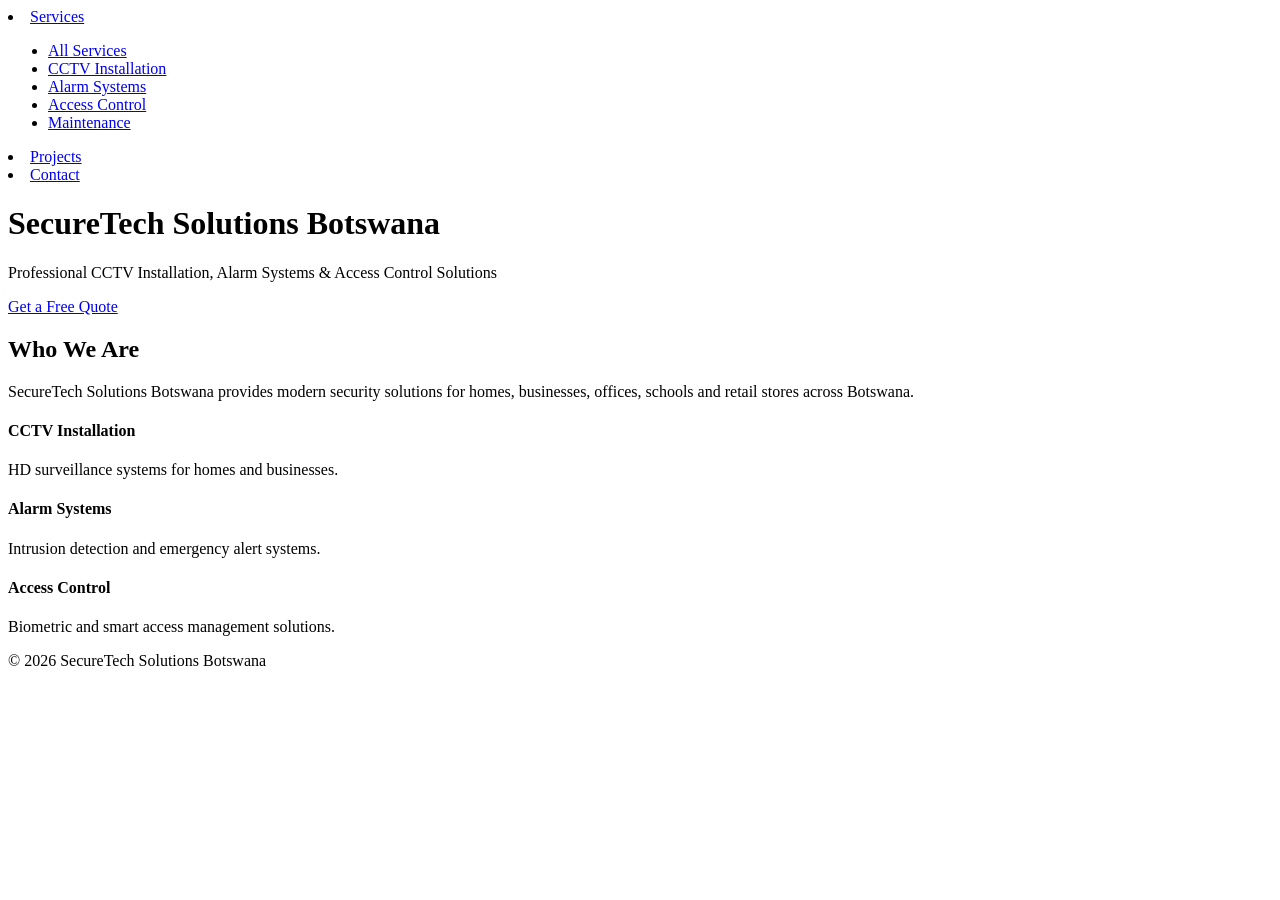
==== index.html @ b194d2f8 "Enhance navigation and update content in index.html Updated the HTML structure to enhance the naviga" ====
<!DOCTYPE html>
                <li class="nav-item dropdown">
                    <a class="nav-btn dropdown-toggle" href="#" role="button" data-bs-toggle="dropdown">
                        Services
                    </a>

                    <ul class="dropdown-menu">
                        <li><a class="dropdown-item" href="services.html">All Services</a></li>
                        <li><a class="dropdown-item" href="cctv.html">CCTV Installation</a></li>
                        <li><a class="dropdown-item" href="alarms.html">Alarm Systems</a></li>
                        <li><a class="dropdown-item" href="access-control.html">Access Control</a></li>
                        <li><a class="dropdown-item" href="maintenance.html">Maintenance</a></li>
                    </ul>
                </li>

                <li class="nav-item">
                    <a class="nav-btn" href="projects.html">Projects</a>
                </li>

                <li class="nav-item">
                    <a class="nav-btn" href="contact.html">Contact</a>
                </li>

            </ul>
        </div>
    </div>
</nav>

<div class="hero">
    <h1>SecureTech Solutions Botswana</h1>

    <p>
        Professional CCTV Installation, Alarm Systems & Access Control Solutions
    </p>

    <a href="contact.html" class="btn btn-primary btn-lg mt-3">
        Get a Free Quote
    </a>
</div>

<div class="container section">

    <h2 class="mb-4">Who We Are</h2>

    <p>
        SecureTech Solutions Botswana provides modern security solutions for homes,
        businesses, offices, schools and retail stores across Botswana.
    </p>

    <div class="row mt-5">

        <div class="col-md-4">
            <div class="card-box text-center">
                <h4>CCTV Installation</h4>
                <p>HD surveillance systems for homes and businesses.</p>
            </div>
        </div>

        <div class="col-md-4">
            <div class="card-box text-center">
                <h4>Alarm Systems</h4>
                <p>Intrusion detection and emergency alert systems.</p>
            </div>
        </div>

        <div class="col-md-4">
            <div class="card-box text-center">
                <h4>Access Control</h4>
                <p>Biometric and smart access management solutions.</p>
            </div>
        </div>

    </div>

</div>

<footer>
    <p>© 2026 SecureTech Solutions Botswana</p>
</footer>

</body>
</html>
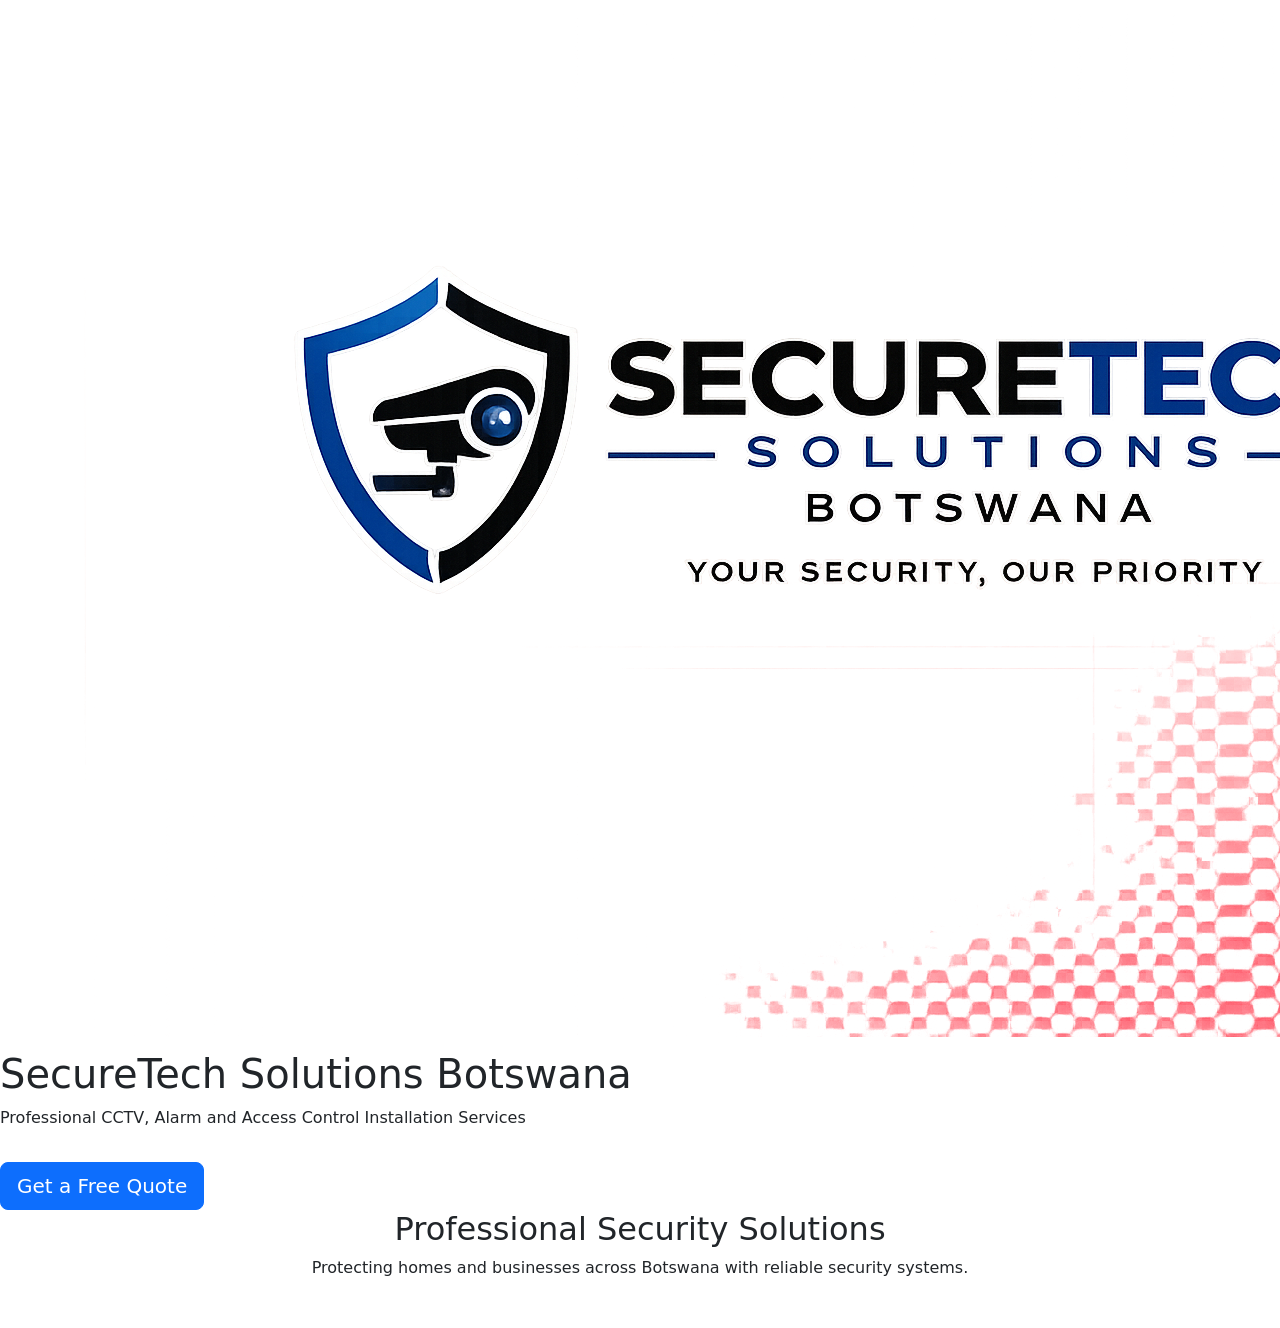
==== commit 80059c49: "Revise index.html for improved layout and content Updated hero section and navigation links for bett" ====
--- a/index.html
+++ b/index.html
@@ -1,4 +1,41 @@
 <!DOCTYPE html>
+<html lang="en">
+<head>
+
+    <meta charset="UTF-8">
+    <meta name="viewport" content="width=device-width, initial-scale=1.0">
+
+    <title>SecureTech Solutions Botswana</title>
+
+    <link rel="stylesheet" href="css/styles.css">
+
+    <link href="https://cdn.jsdelivr.net/npm/bootstrap@5.3.0/dist/css/bootstrap.min.css" rel="stylesheet">
+
+    <script src="https://cdn.jsdelivr.net/npm/bootstrap@5.3.0/dist/js/bootstrap.bundle.min.js"></script>
+
+</head>
+
+<body>
+
+<nav class="navbar navbar-expand-lg navbar-dark navbar-custom sticky-top">
+    <div class="container">
+
+        <a class="navbar-brand d-flex align-items-center" href="index.html">
+            <img src="images/logo.jpg" class="logo me-2" alt="Logo">
+            SecureTech
+        </a>
+
+        <button class="navbar-toggler" type="button" data-bs-toggle="collapse" data-bs-target="#navbarNav">
+            <span class="navbar-toggler-icon"></span>
+        </button>
+
+        <div class="collapse navbar-collapse" id="navbarNav">
+
+            <ul class="navbar-nav ms-auto align-items-center">
+
+                <li class="nav-item"><a class="nav-btn" href="index.html">Home</a></li>
+                <li class="nav-item"><a class="nav-btn" href="about.html">About</a></li>
+
                 <li class="nav-item dropdown">
                     <a class="nav-btn dropdown-toggle" href="#" role="button" data-bs-toggle="dropdown">
                         Services
@@ -13,13 +50,8 @@
                     </ul>
                 </li>
 
-                <li class="nav-item">
-                    <a class="nav-btn" href="projects.html">Projects</a>
-                </li>
-
-                <li class="nav-item">
-                    <a class="nav-btn" href="contact.html">Contact</a>
-                </li>
+                <li class="nav-item"><a class="nav-btn" href="projects.html">Projects</a></li>
+                <li class="nav-item"><a class="nav-btn" href="contact.html">Contact</a></li>
 
             </ul>
         </div>
@@ -27,56 +59,28 @@
 </nav>
 
 <div class="hero">
-    <h1>SecureTech Solutions Botswana</h1>
 
-    <p>
-        Professional CCTV Installation, Alarm Systems & Access Control Solutions
-    </p>
+    <div class="hero-content">
 
-    <a href="contact.html" class="btn btn-primary btn-lg mt-3">
-        Get a Free Quote
-    </a>
-</div>
+        <h1>SecureTech Solutions Botswana</h1>
 
-<div class="container section">
+        <p>
+            Professional CCTV, Alarm and Access Control Installation Services
+        </p>
 
-    <h2 class="mb-4">Who We Are</h2>
-
-    <p>
-        SecureTech Solutions Botswana provides modern security solutions for homes,
-        businesses, offices, schools and retail stores across Botswana.
-    </p>
-
-    <div class="row mt-5">
-
-        <div class="col-md-4">
-            <div class="card-box text-center">
-                <h4>CCTV Installation</h4>
-                <p>HD surveillance systems for homes and businesses.</p>
-            </div>
-        </div>
-
-        <div class="col-md-4">
-            <div class="card-box text-center">
-                <h4>Alarm Systems</h4>
-                <p>Intrusion detection and emergency alert systems.</p>
-            </div>
-        </div>
-
-        <div class="col-md-4">
-            <div class="card-box text-center">
-                <h4>Access Control</h4>
-                <p>Biometric and smart access management solutions.</p>
-            </div>
-        </div>
+        <a href="contact.html" class="btn btn-primary btn-lg mt-3">
+            Get a Free Quote
+        </a>
 
     </div>
 
 </div>
 
-<footer>
-    <p>© 2026 SecureTech Solutions Botswana</p>
-</footer>
+<div class="container section">
 
-</body>
+    <div class="text-center mb-5">
+        <h2>Professional Security Solutions</h2>
+
+        <p>
+            Protecting homes and businesses across Botswana with reliable security systems.
 </html>
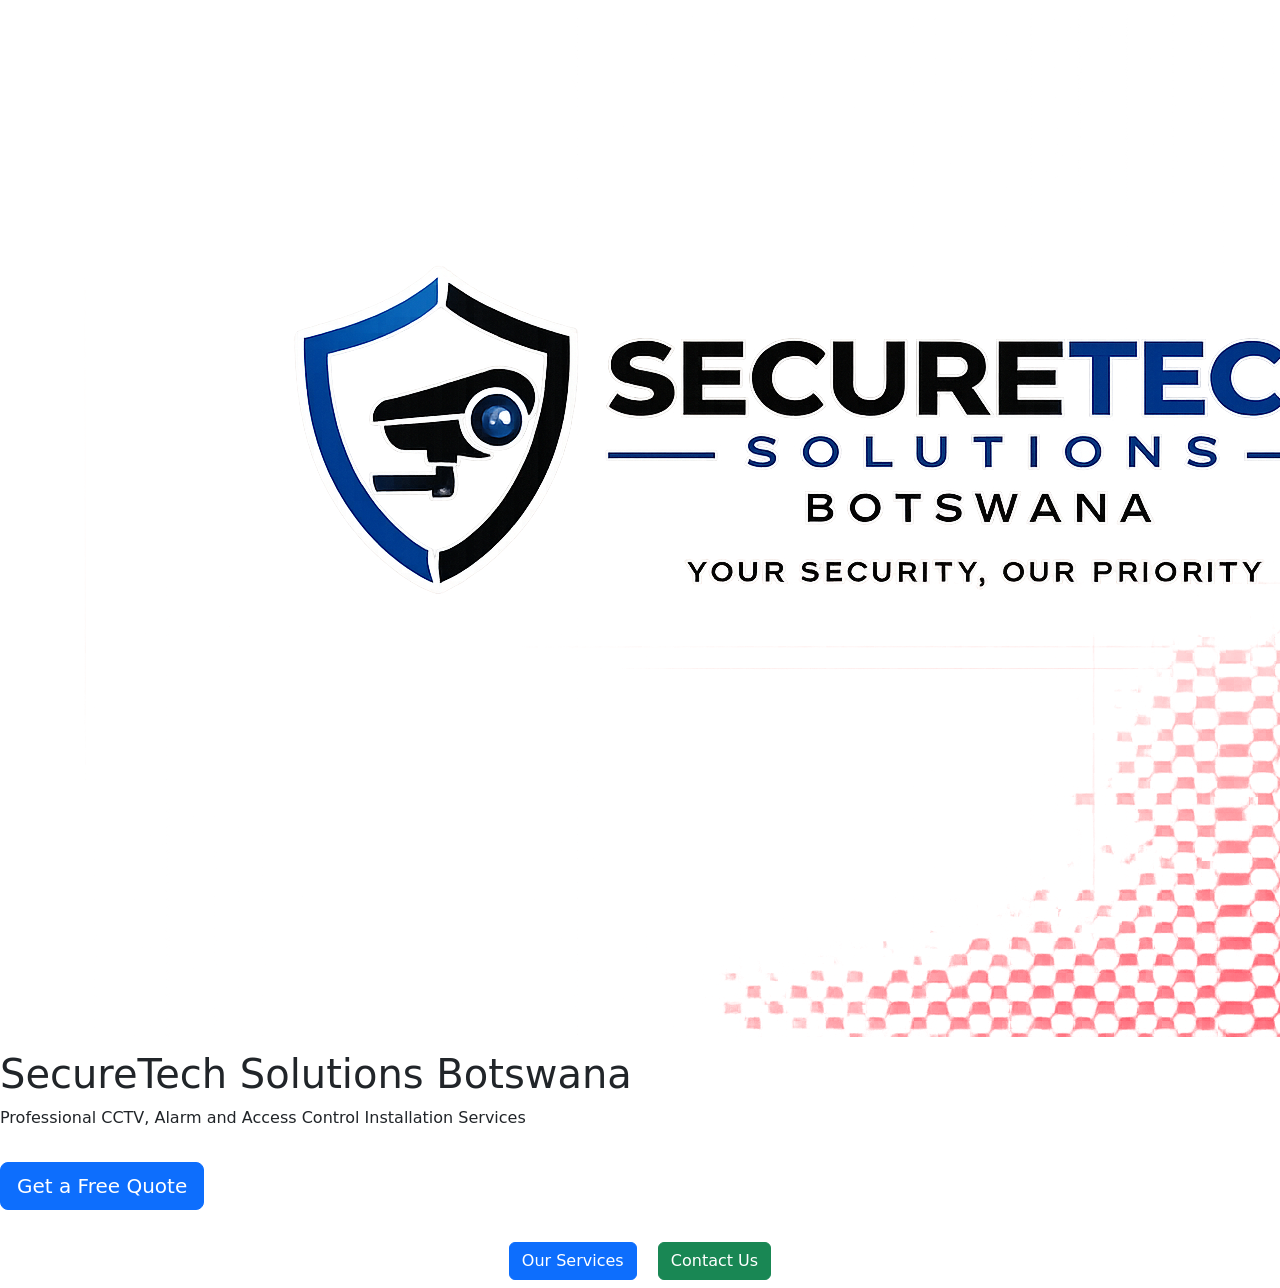
==== commit 22d67a8b: "Enhance hero section with service and contact buttons Added buttons for services and contact links, " ====
--- a/index.html
+++ b/index.html
@@ -21,7 +21,7 @@
     <div class="container">
 
         <a class="navbar-brand d-flex align-items-center" href="index.html">
-            <img src="images/logo.jpg" class="logo me-2" alt="Logo">
+            <img src="images/logo.jpg" class="logo me-2" alt="SecureTech Logo">
             SecureTech
         </a>
 
@@ -33,8 +33,13 @@
 
             <ul class="navbar-nav ms-auto align-items-center">
 
-                <li class="nav-item"><a class="nav-btn" href="index.html">Home</a></li>
-                <li class="nav-item"><a class="nav-btn" href="about.html">About</a></li>
+                <li class="nav-item">
+                    <a class="nav-btn" href="index.html">Home</a>
+                </li>
+
+                <li class="nav-item">
+                    <a class="nav-btn" href="about.html">About</a>
+                </li>
 
                 <li class="nav-item dropdown">
                     <a class="nav-btn dropdown-toggle" href="#" role="button" data-bs-toggle="dropdown">
@@ -50,14 +55,19 @@
                     </ul>
                 </li>
 
-                <li class="nav-item"><a class="nav-btn" href="projects.html">Projects</a></li>
-                <li class="nav-item"><a class="nav-btn" href="contact.html">Contact</a></li>
+                <li class="nav-item">
+                    <a class="nav-btn" href="projects.html">Projects</a>
+                </li>
+
+                <li class="nav-item">
+                    <a class="nav-btn" href="contact.html">Contact</a>
+                </li>
 
             </ul>
+
         </div>
     </div>
 </nav>
-
 <div class="hero">
 
     <div class="hero-content">
@@ -73,14 +83,15 @@
         </a>
 
     </div>
+    <div class="text-center mt-4">
+
+    <a href="services.html" class="btn btn-primary m-2">
+        Our Services
+    </a>
+
+    <a href="contact.html" class="btn btn-success m-2">
+        Contact Us
+    </a>
 
 </div>
-
-<div class="container section">
-
-    <div class="text-center mb-5">
-        <h2>Professional Security Solutions</h2>
-
-        <p>
-            Protecting homes and businesses across Botswana with reliable security systems.
 </html>
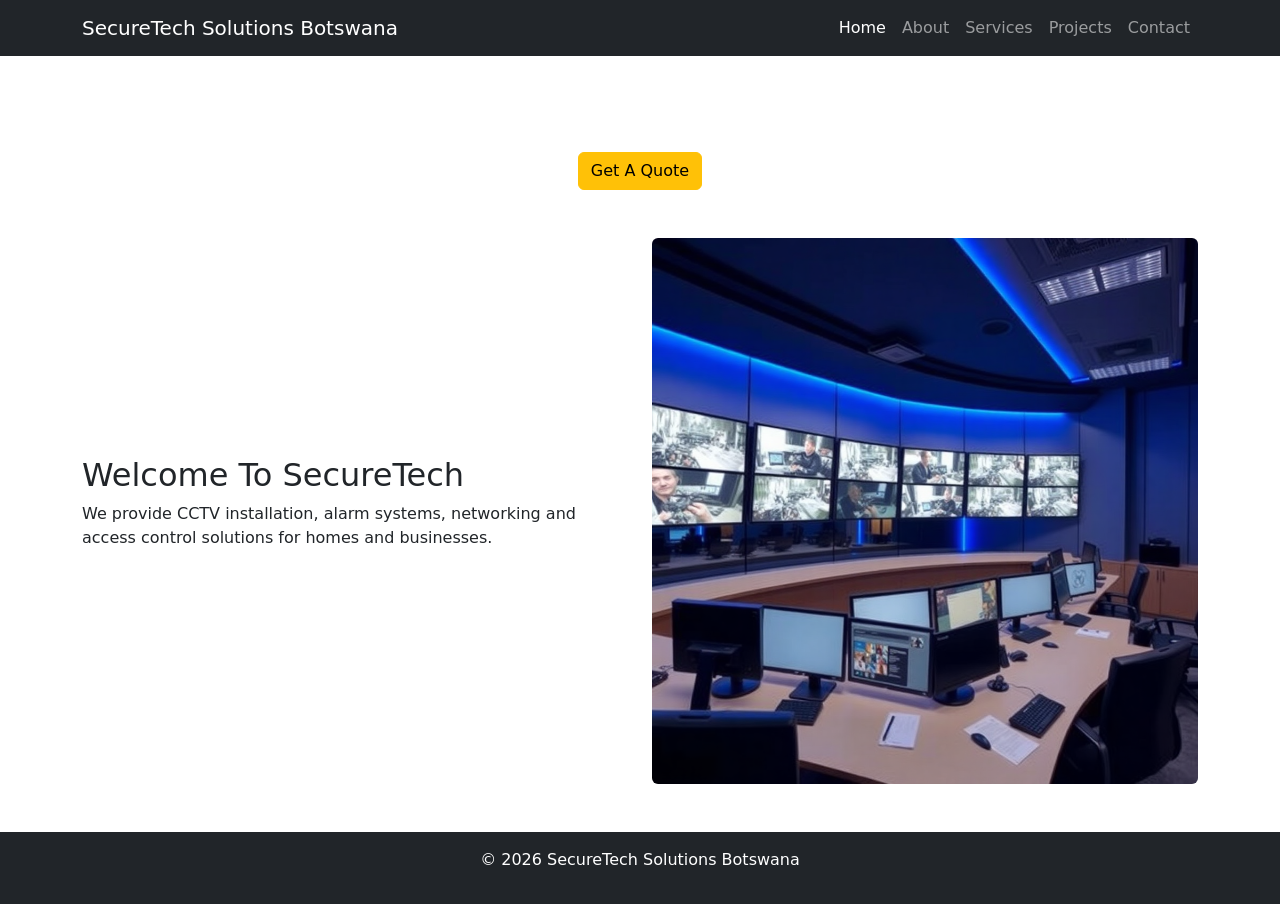
==== commit d0887c71: "Update HTML structure and Bootstrap links" ====
--- a/index.html
+++ b/index.html
@@ -1,97 +1,108 @@
 <!DOCTYPE html>
 <html lang="en">
 <head>
+<meta charset="UTF-8">
+<meta name="viewport" content="width=device-width, initial-scale=1.0">
+<title>SecureTech Solutions Botswana</title>
 
-    <meta charset="UTF-8">
-    <meta name="viewport" content="width=device-width, initial-scale=1.0">
-
-    <title>SecureTech Solutions Botswana</title>
-
-    <link rel="stylesheet" href="css/styles.css">
-
-    <link href="https://cdn.jsdelivr.net/npm/bootstrap@5.3.0/dist/css/bootstrap.min.css" rel="stylesheet">
-
-    <script src="https://cdn.jsdelivr.net/npm/bootstrap@5.3.0/dist/js/bootstrap.bundle.min.js"></script>
-
+<link href="https://cdn.jsdelivr.net/npm/bootstrap@5.3.3/dist/css/bootstrap.min.css" rel="stylesheet">
+<link rel="stylesheet" href="style.css">
 </head>
 
 <body>
 
-<nav class="navbar navbar-expand-lg navbar-dark navbar-custom sticky-top">
-    <div class="container">
+<nav class="navbar navbar-expand-lg navbar-dark bg-dark">
+<div class="container">
 
-        <a class="navbar-brand d-flex align-items-center" href="index.html">
-            <img src="images/logo.jpg" class="logo me-2" alt="SecureTech Logo">
-            SecureTech
-        </a>
+<a class="navbar-brand" href="index.html">
+SecureTech Solutions Botswana
+</a>
 
-        <button class="navbar-toggler" type="button" data-bs-toggle="collapse" data-bs-target="#navbarNav">
-            <span class="navbar-toggler-icon"></span>
-        </button>
+<button class="navbar-toggler" type="button" data-bs-toggle="collapse" data-bs-target="#menu">
+<span class="navbar-toggler-icon"></span>
+</button>
 
-        <div class="collapse navbar-collapse" id="navbarNav">
+<div class="collapse navbar-collapse" id="menu">
 
-            <ul class="navbar-nav ms-auto align-items-center">
+<ul class="navbar-nav ms-auto">
 
-                <li class="nav-item">
-                    <a class="nav-btn" href="index.html">Home</a>
-                </li>
+<li class="nav-item">
+<a class="nav-link active" href="index.html">Home</a>
+</li>
 
-                <li class="nav-item">
-                    <a class="nav-btn" href="about.html">About</a>
-                </li>
+<li class="nav-item">
+<a class="nav-link" href="about.html">About</a>
+</li>
 
-                <li class="nav-item dropdown">
-                    <a class="nav-btn dropdown-toggle" href="#" role="button" data-bs-toggle="dropdown">
-                        Services
-                    </a>
+<li class="nav-item">
+<a class="nav-link" href="services.html">Services</a>
+</li>
 
-                    <ul class="dropdown-menu">
-                        <li><a class="dropdown-item" href="services.html">All Services</a></li>
-                        <li><a class="dropdown-item" href="cctv.html">CCTV Installation</a></li>
-                        <li><a class="dropdown-item" href="alarms.html">Alarm Systems</a></li>
-                        <li><a class="dropdown-item" href="access-control.html">Access Control</a></li>
-                        <li><a class="dropdown-item" href="maintenance.html">Maintenance</a></li>
-                    </ul>
-                </li>
+<li class="nav-item">
+<a class="nav-link" href="projects.html">Projects</a>
+</li>
 
-                <li class="nav-item">
-                    <a class="nav-btn" href="projects.html">Projects</a>
-                </li>
+<li class="nav-item">
+<a class="nav-link" href="contact.html">Contact</a>
+</li>
 
-                <li class="nav-item">
-                    <a class="nav-btn" href="contact.html">Contact</a>
-                </li>
+</ul>
+</div>
+</div>
+</nav>
 
-            </ul>
+<header class="hero-section text-white d-flex align-items-center text-center">
 
-        </div>
-    </div>
-</nav>
-<div class="hero">
+<div class="container">
+<h1>Professional Security Solutions</h1>
 
-    <div class="hero-content">
+<p>
+Protecting homes and businesses across Botswana
+</p>
 
-        <h1>SecureTech Solutions Botswana</h1>
-
-        <p>
-            Professional CCTV, Alarm and Access Control Installation Services
-        </p>
-
-        <a href="contact.html" class="btn btn-primary btn-lg mt-3">
-            Get a Free Quote
-        </a>
-
-    </div>
-    <div class="text-center mt-4">
-
-    <a href="services.html" class="btn btn-primary m-2">
-        Our Services
-    </a>
-
-    <a href="contact.html" class="btn btn-success m-2">
-        Contact Us
-    </a>
+<a href="contact.html" class="btn btn-warning">
+Get A Quote
+</a>
 
 </div>
+</header>
+
+<section class="container py-5">
+
+<div class="row align-items-center">
+
+<div class="col-md-6">
+<h2>Welcome To SecureTech</h2>
+
+<p>
+We provide CCTV installation, alarm systems,
+networking and access control solutions for
+homes and businesses.
+</p>
+
+</div>
+
+<div class="col-md-6">
+
+<img src="images/hero.jpg"
+class="img-fluid rounded"
+alt="Security System"
+width="600"
+height="400">
+
+</div>
+</div>
+</section>
+
+<footer class="bg-dark text-white text-center p-3">
+
+<p>
+&copy; 2026 SecureTech Solutions Botswana
+</p>
+
+</footer>
+
+<script src="https://cdn.jsdelivr.net/npm/bootstrap@5.3.3/dist/js/bootstrap.bundle.min.js"></script>
+
+</body>
 </html>
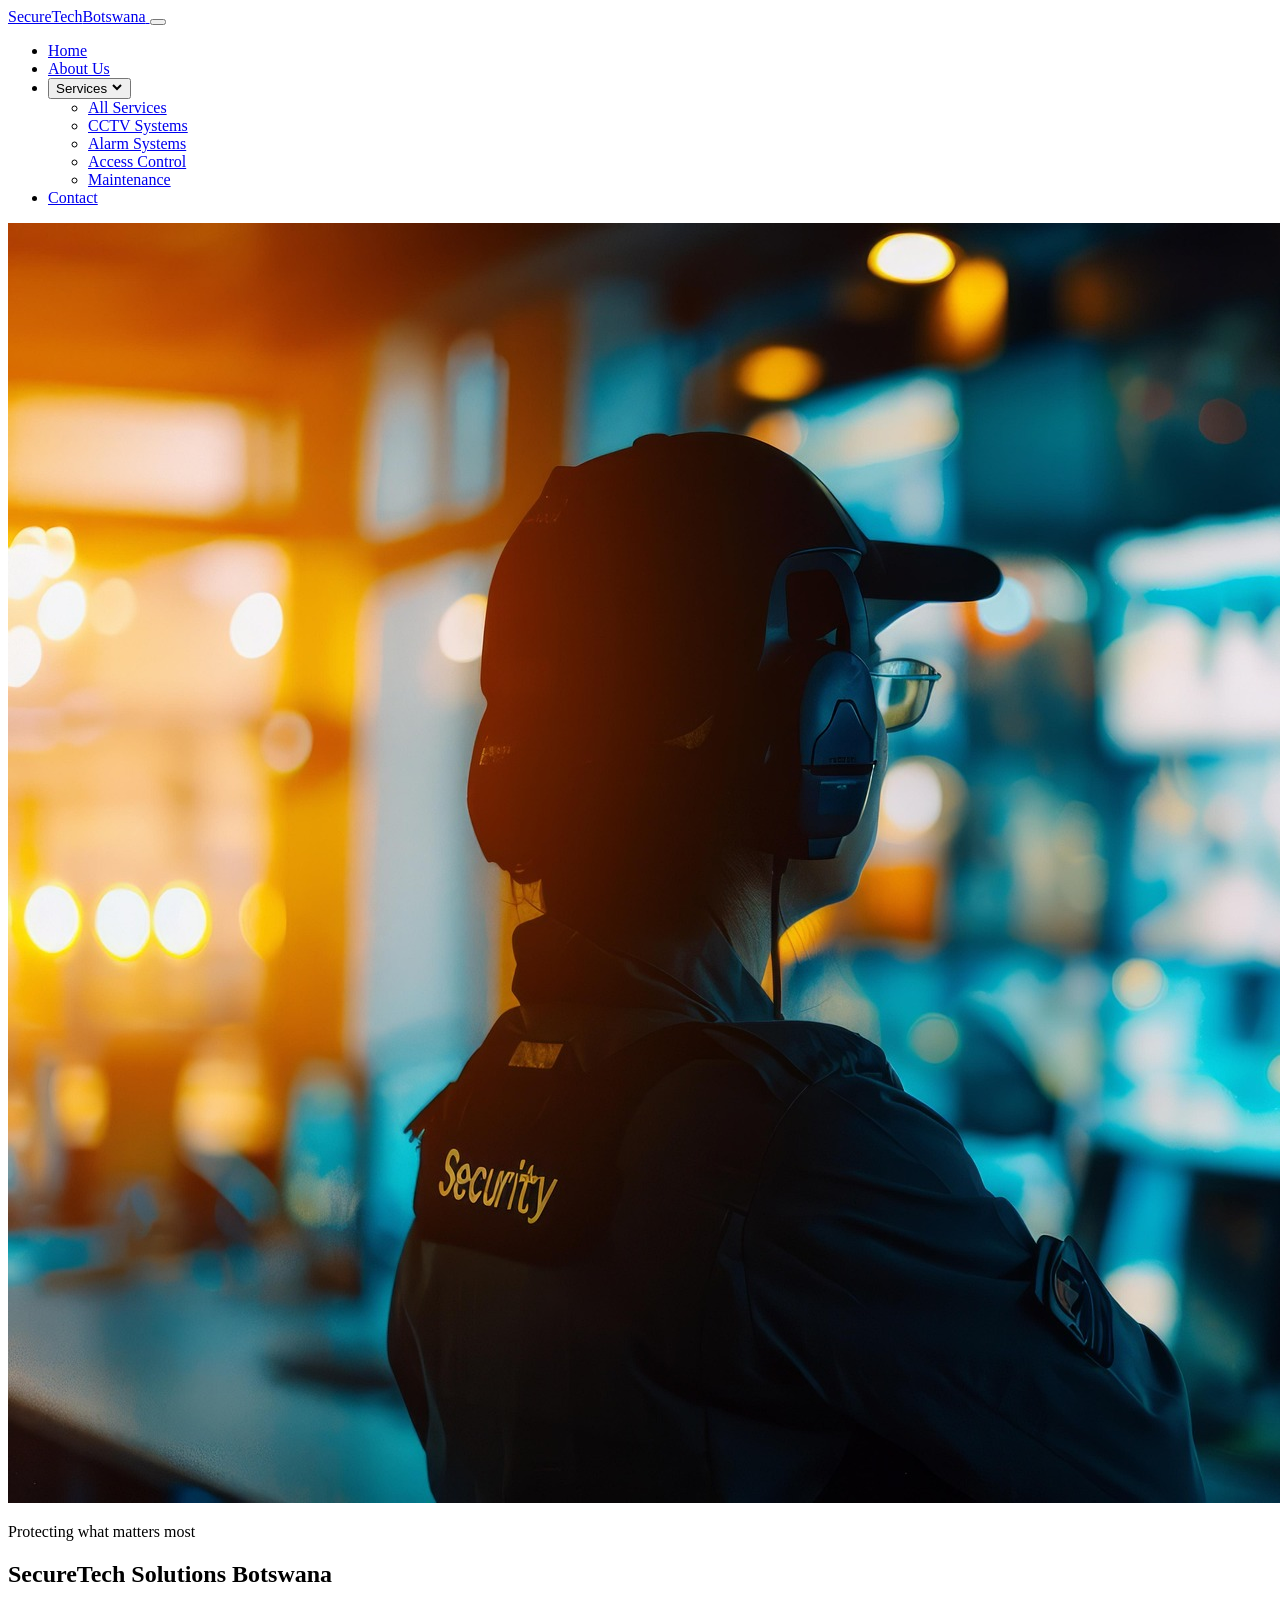
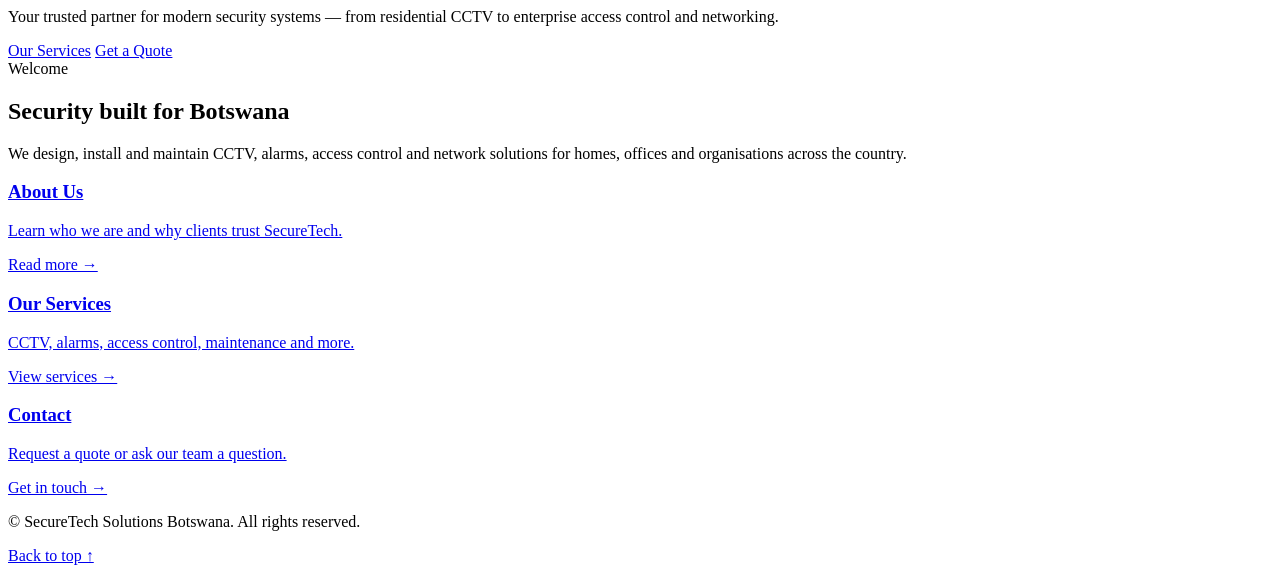
==== commit ea988cf7: "Improve SEO and navigation structure in index.html Updated the meta tags and title for better SEO. E" ====
--- a/index.html
+++ b/index.html
@@ -1,108 +1,109 @@
 <!DOCTYPE html>
 <html lang="en">
 <head>
-<meta charset="UTF-8">
-<meta name="viewport" content="width=device-width, initial-scale=1.0">
-<title>SecureTech Solutions Botswana</title>
-
-<link href="https://cdn.jsdelivr.net/npm/bootstrap@5.3.3/dist/css/bootstrap.min.css" rel="stylesheet">
-<link rel="stylesheet" href="style.css">
+  <meta charset="UTF-8">
+  <meta name="viewport" content="width=device-width, initial-scale=1.0">
+  <meta name="description" content="SecureTech Solutions Botswana — CCTV, alarms, access control and networking.">
+  <title>Home | SecureTech Solutions Botswana</title>
+  <link rel="stylesheet" href="style.css">
 </head>
-
 <body>
 
-<nav class="navbar navbar-expand-lg navbar-dark bg-dark">
-<div class="container">
+  <!-- Navigation (same on every page — update links here if you add pages) -->
+  <header class="site-header" id="top">
+    <nav class="navbar" aria-label="Main navigation">
+      <a href="index.html" class="logo">
+        <img src="images/logo.png" alt="" class="logo-img" onerror="this.style.display='none'">
+        <span class="logo-text">SecureTech<span class="logo-accent">Botswana</span></span>
+      </a>
 
-<a class="navbar-brand" href="index.html">
-SecureTech Solutions Botswana
-</a>
+      <button type="button" class="nav-toggle" aria-label="Open menu" aria-expanded="false" aria-controls="nav-menu">
+        <span class="nav-toggle-bar"></span>
+        <span class="nav-toggle-bar"></span>
+        <span class="nav-toggle-bar"></span>
+      </button>
 
-<button class="navbar-toggler" type="button" data-bs-toggle="collapse" data-bs-target="#menu">
-<span class="navbar-toggler-icon"></span>
-</button>
+      <ul class="nav-menu" id="nav-menu">
+        <li><a href="index.html" class="nav-link active">Home</a></li>
+        <li><a href="about.html" class="nav-link">About Us</a></li>
+        <li class="nav-item-dropdown">
+          <button type="button" class="nav-link nav-dropdown-toggle" aria-expanded="false" aria-haspopup="true">
+            Services
+            <svg class="dropdown-icon" width="12" height="12" viewBox="0 0 12 12" aria-hidden="true">
+              <path d="M2 4l4 4 4-4" fill="none" stroke="currentColor" stroke-width="2"/>
+            </svg>
+          </button>
+          <ul class="dropdown-menu" role="menu">
+            <li role="none"><a href="services.html" class="dropdown-link" role="menuitem">All Services</a></li>
+            <li role="none"><a href="cctv.html" class="dropdown-link" role="menuitem">CCTV Systems</a></li>
+            <li role="none"><a href="alarms.html" class="dropdown-link" role="menuitem">Alarm Systems</a></li>
+            <li role="none"><a href="access-control.html" class="dropdown-link" role="menuitem">Access Control</a></li>
+            <li role="none"><a href="maintenance.html" class="dropdown-link" role="menuitem">Maintenance</a></li>
+          </ul>
+        </li>
+        <li><a href="contact.html" class="nav-link nav-cta">Contact</a></li>
+      </ul>
+    </nav>
+  </header>
 
-<div class="collapse navbar-collapse" id="menu">
+  <main>
+    <!-- HOME: full-screen hero -->
+    <section class="hero">
+      <div class="hero-media">
+        <img src="images/hero.jpg" alt="Professional security installation" class="hero-image">
+        <div class="hero-overlay"></div>
+      </div>
+      <div class="container hero-content">
+        <p class="hero-tagline">Protecting what matters most</p>
+        <h1>SecureTech Solutions Botswana</h1>
+        <p class="hero-intro">
+          Your trusted partner for modern security systems — from residential CCTV to enterprise access control and networking.
+        </p>
+        <div class="hero-actions">
+          <a href="services.html" class="btn btn-primary">Our Services</a>
+          <a href="contact.html" class="btn btn-outline">Get a Quote</a>
+        </div>
+      </div>
+    </section>
 
-<ul class="navbar-nav ms-auto">
+    <!-- HOME: short intro (links to other pages) -->
+    <section class="section home-intro">
+      <div class="container">
+        <header class="section-header section-header--center">
+          <span class="section-label">Welcome</span>
+          <h2>Security built for Botswana</h2>
+          <p class="section-subtitle">
+            We design, install and maintain CCTV, alarms, access control and network solutions for homes, offices and organisations across the country.
+          </p>
+        </header>
+        <div class="home-cards">
+          <a href="about.html" class="home-card">
+            <h3>About Us</h3>
+            <p>Learn who we are and why clients trust SecureTech.</p>
+            <span class="home-card-link">Read more →</span>
+          </a>
+          <a href="services.html" class="home-card">
+            <h3>Our Services</h3>
+            <p>CCTV, alarms, access control, maintenance and more.</p>
+            <span class="home-card-link">View services →</span>
+          </a>
+          <a href="contact.html" class="home-card">
+            <h3>Contact</h3>
+            <p>Request a quote or ask our team a question.</p>
+            <span class="home-card-link">Get in touch →</span>
+          </a>
+        </div>
+      </div>
+    </section>
+  </main>
 
-<li class="nav-item">
-<a class="nav-link active" href="index.html">Home</a>
-</li>
+  <footer class="site-footer">
+    <div class="container footer-inner">
+      <p>&copy; <span class="year"></span> SecureTech Solutions Botswana. All rights reserved.</p>
+      <a href="#top" class="footer-top">Back to top ↑</a>
+    </div>
+  </footer>
 
-<li class="nav-item">
-<a class="nav-link" href="about.html">About</a>
-</li>
-
-<li class="nav-item">
-<a class="nav-link" href="services.html">Services</a>
-</li>
-
-<li class="nav-item">
-<a class="nav-link" href="projects.html">Projects</a>
-</li>
-
-<li class="nav-item">
-<a class="nav-link" href="contact.html">Contact</a>
-</li>
-
-</ul>
-</div>
-</div>
-</nav>
-
-<header class="hero-section text-white d-flex align-items-center text-center">
-
-<div class="container">
-<h1>Professional Security Solutions</h1>
-
-<p>
-Protecting homes and businesses across Botswana
-</p>
-
-<a href="contact.html" class="btn btn-warning">
-Get A Quote
-</a>
-
-</div>
-</header>
-
-<section class="container py-5">
-
-<div class="row align-items-center">
-
-<div class="col-md-6">
-<h2>Welcome To SecureTech</h2>
-
-<p>
-We provide CCTV installation, alarm systems,
-networking and access control solutions for
-homes and businesses.
-</p>
-
-</div>
-
-<div class="col-md-6">
-
-<img src="images/hero.jpg"
-class="img-fluid rounded"
-alt="Security System"
-width="600"
-height="400">
-
-</div>
-</div>
-</section>
-
-<footer class="bg-dark text-white text-center p-3">
-
-<p>
-&copy; 2026 SecureTech Solutions Botswana
-</p>
-
-</footer>
-
-<script src="https://cdn.jsdelivr.net/npm/bootstrap@5.3.3/dist/js/bootstrap.bundle.min.js"></script>
-
+  <script src="script.js"></script>
 </body>
 </html>
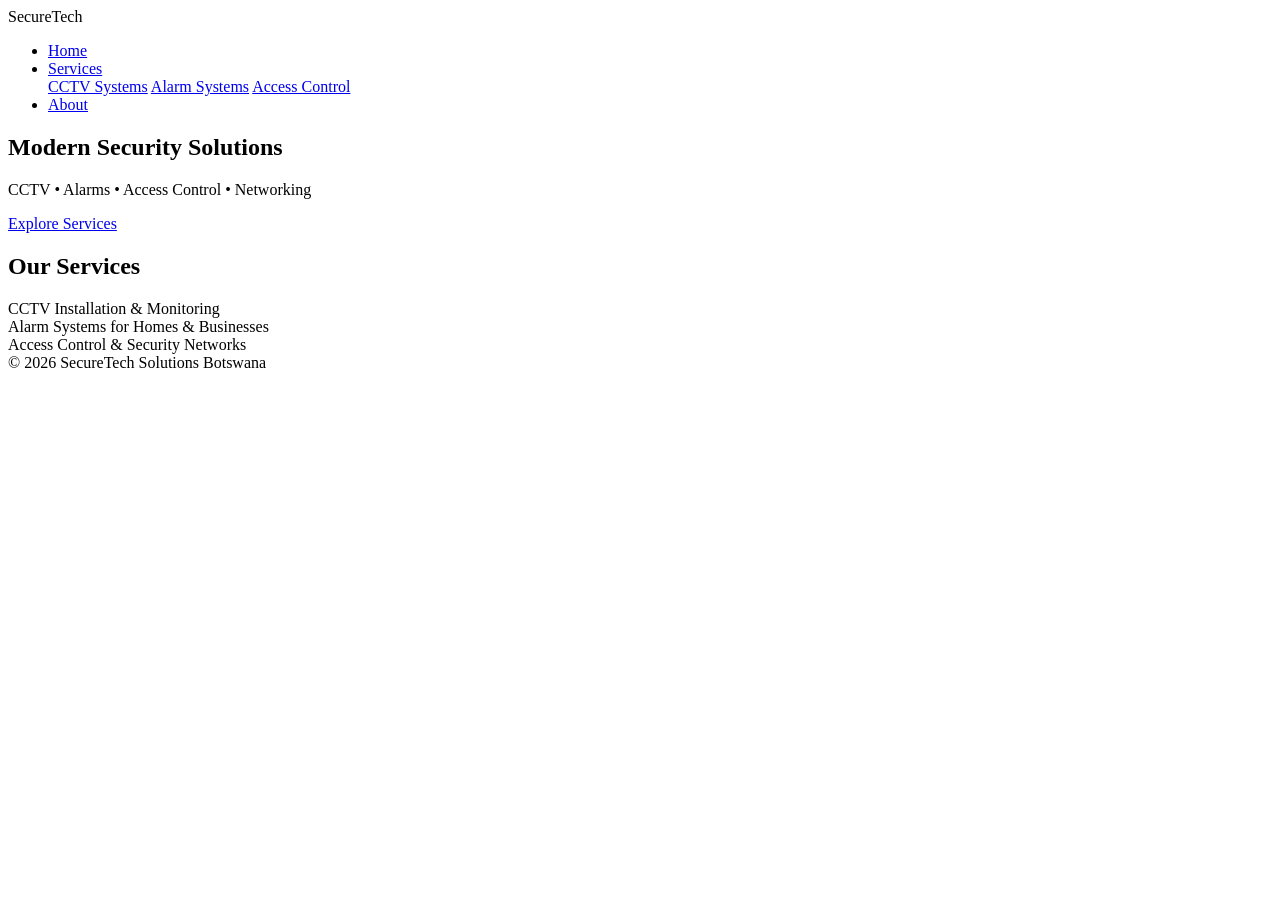
==== commit 453c4e43: "Refactor index.html for improved structure and content" ====
--- a/index.html
+++ b/index.html
@@ -1,109 +1,66 @@
 <!DOCTYPE html>
-<html lang="en">
+<html>
 <head>
-  <meta charset="UTF-8">
-  <meta name="viewport" content="width=device-width, initial-scale=1.0">
-  <meta name="description" content="SecureTech Solutions Botswana — CCTV, alarms, access control and networking.">
-  <title>Home | SecureTech Solutions Botswana</title>
-  <link rel="stylesheet" href="style.css">
+  <title>SecureTech Solutions</title>
+  <link rel="stylesheet" href="styles.css">
 </head>
 <body>
 
-  <!-- Navigation (same on every page — update links here if you add pages) -->
-  <header class="site-header" id="top">
-    <nav class="navbar" aria-label="Main navigation">
-      <a href="index.html" class="logo">
-        <img src="images/logo.png" alt="" class="logo-img" onerror="this.style.display='none'">
-        <span class="logo-text">SecureTech<span class="logo-accent">Botswana</span></span>
-      </a>
+<header>
+  <div class="container">
+    <nav>
+      <div class="logo">SecureTech</div>
 
-      <button type="button" class="nav-toggle" aria-label="Open menu" aria-expanded="false" aria-controls="nav-menu">
-        <span class="nav-toggle-bar"></span>
-        <span class="nav-toggle-bar"></span>
-        <span class="nav-toggle-bar"></span>
-      </button>
+      <ul class="nav-links">
+        <li><a href="index.html">Home</a></li>
 
-      <ul class="nav-menu" id="nav-menu">
-        <li><a href="index.html" class="nav-link active">Home</a></li>
-        <li><a href="about.html" class="nav-link">About Us</a></li>
-        <li class="nav-item-dropdown">
-          <button type="button" class="nav-link nav-dropdown-toggle" aria-expanded="false" aria-haspopup="true">
-            Services
-            <svg class="dropdown-icon" width="12" height="12" viewBox="0 0 12 12" aria-hidden="true">
-              <path d="M2 4l4 4 4-4" fill="none" stroke="currentColor" stroke-width="2"/>
-            </svg>
-          </button>
-          <ul class="dropdown-menu" role="menu">
-            <li role="none"><a href="services.html" class="dropdown-link" role="menuitem">All Services</a></li>
-            <li role="none"><a href="cctv.html" class="dropdown-link" role="menuitem">CCTV Systems</a></li>
-            <li role="none"><a href="alarms.html" class="dropdown-link" role="menuitem">Alarm Systems</a></li>
-            <li role="none"><a href="access-control.html" class="dropdown-link" role="menuitem">Access Control</a></li>
-            <li role="none"><a href="maintenance.html" class="dropdown-link" role="menuitem">Maintenance</a></li>
-          </ul>
+        <li class="dropdown">
+          <a href="#">Services</a>
+          <div class="dropdown-menu">
+            <a href="cctv.html">CCTV Systems</a>
+            <a href="alarms.html">Alarm Systems</a>
+            <a href="access-control.html">Access Control</a>
+          </div>
         </li>
-        <li><a href="contact.html" class="nav-link nav-cta">Contact</a></li>
+
+        <li><a href="about.html">About</a></li>
       </ul>
+
+      <div class="hamburger">
+        <span></span><span></span><span></span>
+      </div>
     </nav>
-  </header>
+  </div>
+</header>
 
-  <main>
-    <!-- HOME: full-screen hero -->
-    <section class="hero">
-      <div class="hero-media">
-        <img src="images/hero.jpg" alt="Professional security installation" class="hero-image">
-        <div class="hero-overlay"></div>
-      </div>
-      <div class="container hero-content">
-        <p class="hero-tagline">Protecting what matters most</p>
-        <h1>SecureTech Solutions Botswana</h1>
-        <p class="hero-intro">
-          Your trusted partner for modern security systems — from residential CCTV to enterprise access control and networking.
-        </p>
-        <div class="hero-actions">
-          <a href="services.html" class="btn btn-primary">Our Services</a>
-          <a href="contact.html" class="btn btn-outline">Get a Quote</a>
-        </div>
-      </div>
-    </section>
+<section class="hero">
+  <div>
+    <h1>Modern Security Solutions</h1>
+    <p>CCTV • Alarms • Access Control • Networking</p>
+    <a class="btn" href="cctv.html">Explore Services</a>
+  </div>
+</section>
 
-    <!-- HOME: short intro (links to other pages) -->
-    <section class="section home-intro">
-      <div class="container">
-        <header class="section-header section-header--center">
-          <span class="section-label">Welcome</span>
-          <h2>Security built for Botswana</h2>
-          <p class="section-subtitle">
-            We design, install and maintain CCTV, alarms, access control and network solutions for homes, offices and organisations across the country.
-          </p>
-        </header>
-        <div class="home-cards">
-          <a href="about.html" class="home-card">
-            <h3>About Us</h3>
-            <p>Learn who we are and why clients trust SecureTech.</p>
-            <span class="home-card-link">Read more →</span>
-          </a>
-          <a href="services.html" class="home-card">
-            <h3>Our Services</h3>
-            <p>CCTV, alarms, access control, maintenance and more.</p>
-            <span class="home-card-link">View services →</span>
-          </a>
-          <a href="contact.html" class="home-card">
-            <h3>Contact</h3>
-            <p>Request a quote or ask our team a question.</p>
-            <span class="home-card-link">Get in touch →</span>
-          </a>
-        </div>
-      </div>
-    </section>
-  </main>
+<section class="container">
+  <h2>Our Services</h2>
 
-  <footer class="site-footer">
-    <div class="container footer-inner">
-      <p>&copy; <span class="year"></span> SecureTech Solutions Botswana. All rights reserved.</p>
-      <a href="#top" class="footer-top">Back to top ↑</a>
-    </div>
-  </footer>
+  <div class="card">
+    CCTV Installation & Monitoring
+  </div>
 
-  <script src="script.js"></script>
+  <div class="card">
+    Alarm Systems for Homes & Businesses
+  </div>
+
+  <div class="card">
+    Access Control & Security Networks
+  </div>
+</section>
+
+<footer>
+  © 2026 SecureTech Solutions Botswana
+</footer>
+
+<script src="script.js"></script>
 </body>
 </html>
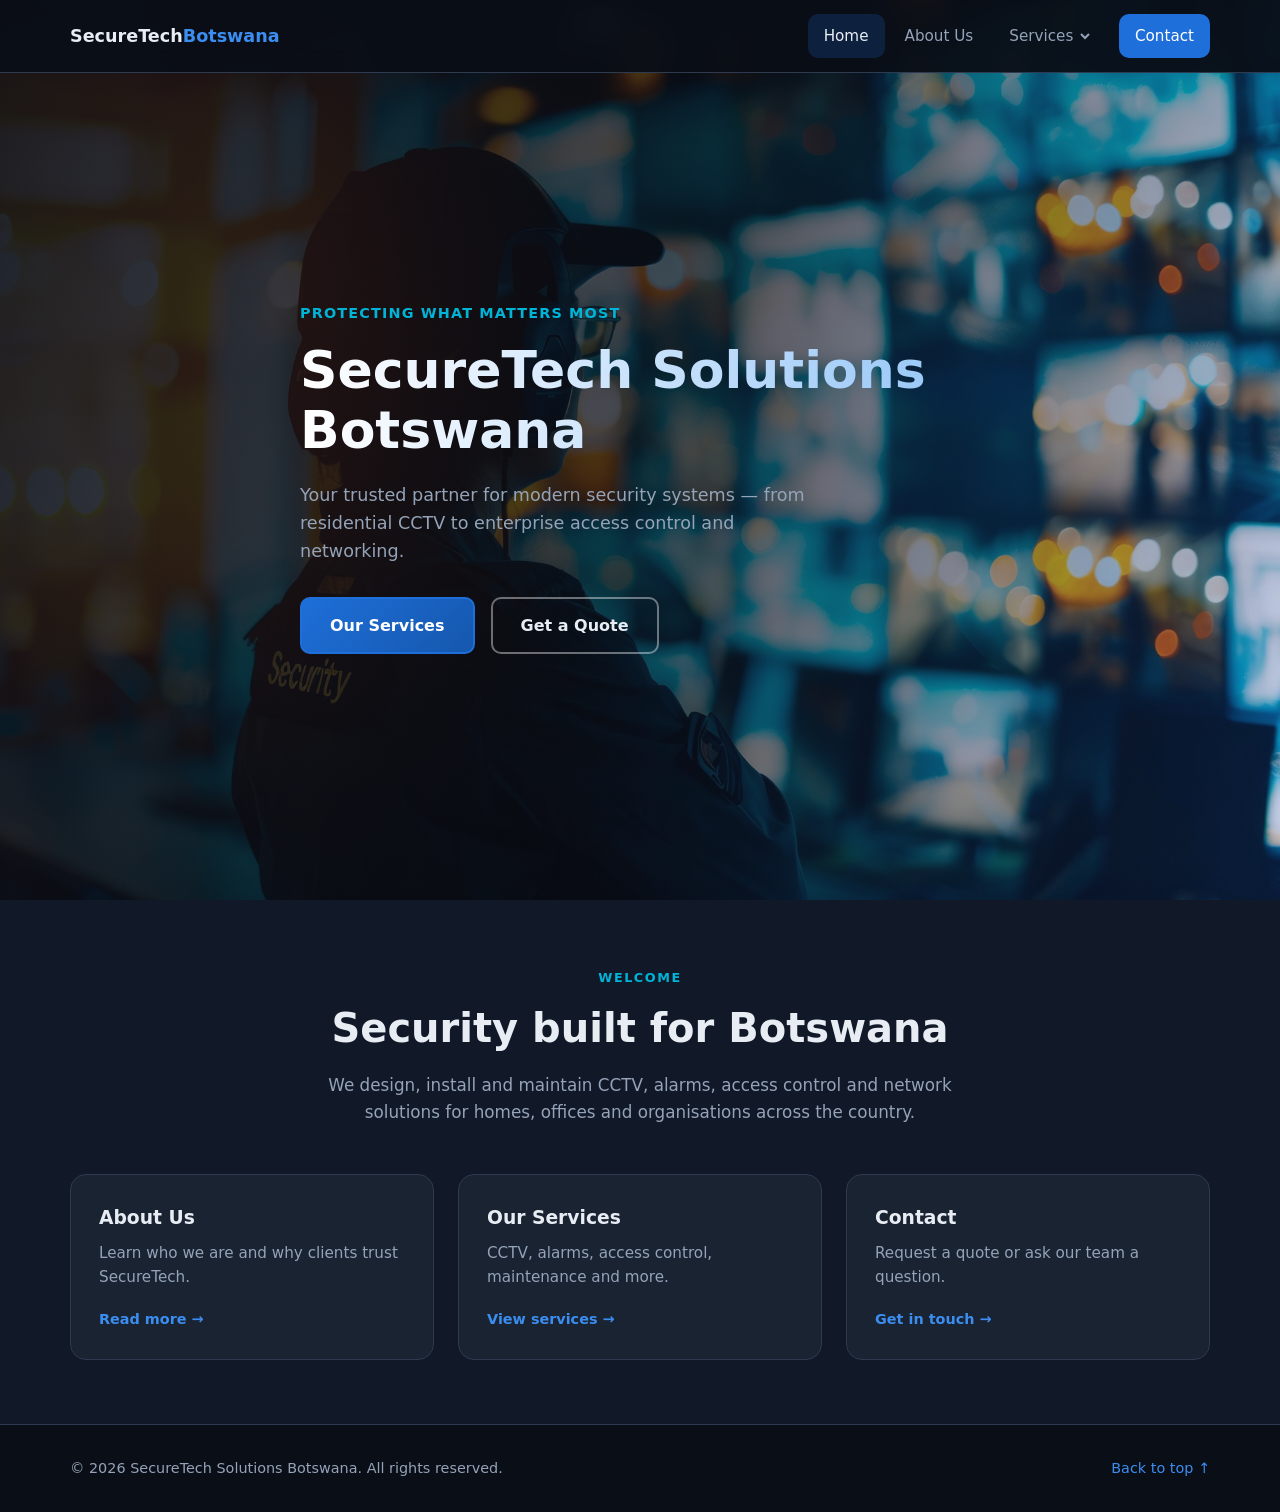
==== commit 1f1fb59a: "Add files via upload" ====
--- a/index.html
+++ b/index.html
@@ -1,66 +1,109 @@
-<!DOCTYPE html>
-<html>
-<head>
-  <title>SecureTech Solutions</title>
-  <link rel="stylesheet" href="styles.css">
-</head>
-<body>
-
-<header>
-  <div class="container">
-    <nav>
-      <div class="logo">SecureTech</div>
-
-      <ul class="nav-links">
-        <li><a href="index.html">Home</a></li>
-
-        <li class="dropdown">
-          <a href="#">Services</a>
-          <div class="dropdown-menu">
-            <a href="cctv.html">CCTV Systems</a>
-            <a href="alarms.html">Alarm Systems</a>
-            <a href="access-control.html">Access Control</a>
-          </div>
-        </li>
-
-        <li><a href="about.html">About</a></li>
-      </ul>
-
-      <div class="hamburger">
-        <span></span><span></span><span></span>
-      </div>
-    </nav>
-  </div>
-</header>
-
-<section class="hero">
-  <div>
-    <h1>Modern Security Solutions</h1>
-    <p>CCTV • Alarms • Access Control • Networking</p>
-    <a class="btn" href="cctv.html">Explore Services</a>
-  </div>
-</section>
-
-<section class="container">
-  <h2>Our Services</h2>
-
-  <div class="card">
-    CCTV Installation & Monitoring
-  </div>
-
-  <div class="card">
-    Alarm Systems for Homes & Businesses
-  </div>
-
-  <div class="card">
-    Access Control & Security Networks
-  </div>
-</section>
-
-<footer>
-  © 2026 SecureTech Solutions Botswana
-</footer>
-
-<script src="script.js"></script>
-</body>
-</html>
+<!DOCTYPE html>
+<html lang="en">
+<head>
+  <meta charset="UTF-8">
+  <meta name="viewport" content="width=device-width, initial-scale=1.0">
+  <meta name="description" content="SecureTech Solutions Botswana — CCTV, alarms, access control and networking.">
+  <title>Home | SecureTech Solutions Botswana</title>
+  <link rel="stylesheet" href="style.css">
+</head>
+<body class="page-home">
+
+  <!-- Navigation (same on every page — update links here if you add pages) -->
+  <header class="site-header" id="top">
+    <nav class="navbar" aria-label="Main navigation">
+      <a href="index.html" class="logo">
+        <img src="images/logo.png" alt="" class="logo-img" onerror="this.style.display='none'">
+        <span class="logo-text">SecureTech<span class="logo-accent">Botswana</span></span>
+      </a>
+
+      <button type="button" class="nav-toggle" aria-label="Open menu" aria-expanded="false" aria-controls="nav-menu">
+        <span class="nav-toggle-bar"></span>
+        <span class="nav-toggle-bar"></span>
+        <span class="nav-toggle-bar"></span>
+      </button>
+
+      <ul class="nav-menu" id="nav-menu">
+        <li><a href="index.html" class="nav-link active">Home</a></li>
+        <li><a href="about.html" class="nav-link">About Us</a></li>
+        <li class="nav-item-dropdown">
+          <button type="button" class="nav-link nav-dropdown-toggle" aria-expanded="false" aria-haspopup="true">
+            Services
+            <svg class="dropdown-icon" width="12" height="12" viewBox="0 0 12 12" aria-hidden="true">
+              <path d="M2 4l4 4 4-4" fill="none" stroke="currentColor" stroke-width="2"/>
+            </svg>
+          </button>
+          <ul class="dropdown-menu" role="menu">
+            <li role="none"><a href="services.html" class="dropdown-link" role="menuitem">All Services</a></li>
+            <li role="none"><a href="cctv.html" class="dropdown-link" role="menuitem">CCTV Systems</a></li>
+            <li role="none"><a href="alarms.html" class="dropdown-link" role="menuitem">Alarm Systems</a></li>
+            <li role="none"><a href="access-control.html" class="dropdown-link" role="menuitem">Access Control</a></li>
+            <li role="none"><a href="maintenance.html" class="dropdown-link" role="menuitem">Maintenance</a></li>
+          </ul>
+        </li>
+        <li><a href="contact.html" class="nav-link nav-cta">Contact</a></li>
+      </ul>
+    </nav>
+  </header>
+
+  <main>
+    <!-- HOME: full-screen hero -->
+    <section class="hero">
+      <div class="hero-media">
+        <img src="images/hero.jpg" alt="Professional security installation" class="hero-image">
+        <div class="hero-overlay"></div>
+      </div>
+      <div class="container hero-content">
+        <p class="hero-tagline">Protecting what matters most</p>
+        <h1>SecureTech Solutions Botswana</h1>
+        <p class="hero-intro">
+          Your trusted partner for modern security systems — from residential CCTV to enterprise access control and networking.
+        </p>
+        <div class="hero-actions">
+          <a href="services.html" class="btn btn-primary">Our Services</a>
+          <a href="contact.html" class="btn btn-outline">Get a Quote</a>
+        </div>
+      </div>
+    </section>
+
+    <!-- HOME: short intro (links to other pages) -->
+    <section class="section home-intro">
+      <div class="container">
+        <header class="section-header section-header--center">
+          <span class="section-label">Welcome</span>
+          <h2>Security built for Botswana</h2>
+          <p class="section-subtitle">
+            We design, install and maintain CCTV, alarms, access control and network solutions for homes, offices and organisations across the country.
+          </p>
+        </header>
+        <div class="home-cards">
+          <a href="about.html" class="home-card">
+            <h3>About Us</h3>
+            <p>Learn who we are and why clients trust SecureTech.</p>
+            <span class="home-card-link">Read more →</span>
+          </a>
+          <a href="services.html" class="home-card">
+            <h3>Our Services</h3>
+            <p>CCTV, alarms, access control, maintenance and more.</p>
+            <span class="home-card-link">View services →</span>
+          </a>
+          <a href="contact.html" class="home-card">
+            <h3>Contact</h3>
+            <p>Request a quote or ask our team a question.</p>
+            <span class="home-card-link">Get in touch →</span>
+          </a>
+        </div>
+      </div>
+    </section>
+  </main>
+
+  <footer class="site-footer">
+    <div class="container footer-inner">
+      <p>&copy; <span class="year"></span> SecureTech Solutions Botswana. All rights reserved.</p>
+      <a href="#top" class="footer-top">Back to top ↑</a>
+    </div>
+  </footer>
+
+  <script src="script.js"></script>
+</body>
+</html>
--- a/style.css
+++ b/style.css
@@ -0,0 +1,958 @@
+/* ==========================================================================
+   SecureTech Solutions Botswana — Shared stylesheet
+   ========================================================================== */
+
+:root {
+  --color-bg: #0a0e17;
+  --color-bg-alt: #111827;
+  --color-surface: #1a2332;
+  --color-primary: #1e6fd9;
+  --color-primary-light: #3b8ef0;
+  --color-primary-dark: #1557ad;
+  --color-accent: #00b4d8;
+  --color-text: #e8edf4;
+  --color-text-muted: #94a3b8;
+  --color-border: #2d3a4f;
+  --color-error: #f87171;
+  --color-success: #4ade80;
+  --font-sans: "Segoe UI", system-ui, -apple-system, BlinkMacSystemFont, sans-serif;
+  --header-height: 72px;
+  --radius: 10px;
+  --radius-lg: 16px;
+  --shadow: 0 8px 32px rgba(0, 0, 0, 0.4);
+  --transition: 0.25s ease;
+  --banner-height: 300px;
+  --img-radius: var(--radius-lg);
+}
+
+*, *::before, *::after {
+  box-sizing: border-box;
+  margin: 0;
+  padding: 0;
+}
+
+html {
+  scroll-behavior: smooth;
+  scroll-padding-top: var(--header-height);
+}
+
+body {
+  font-family: var(--font-sans);
+  background: var(--color-bg);
+  color: var(--color-text);
+  line-height: 1.6;
+  overflow-x: hidden;
+  min-height: 100vh;
+  display: flex;
+  flex-direction: column;
+}
+
+/* Inner pages: space for fixed header */
+body.page-inner {
+  padding-top: var(--header-height);
+}
+
+/* Home page: hero sits behind header */
+body.page-home {
+  padding-top: 0;
+}
+
+main {
+  flex: 1;
+  width: 100%;
+}
+
+img {
+  max-width: 100%;
+  vertical-align: middle;
+}
+
+a {
+  color: var(--color-primary-light);
+  text-decoration: none;
+  transition: color var(--transition);
+}
+
+a:hover { color: var(--color-accent); }
+
+ul { list-style: none; }
+
+.container {
+  width: min(1140px, 92%);
+  margin-inline: auto;
+}
+
+.section {
+  padding: 4rem 0;
+}
+
+.section-label {
+  display: inline-block;
+  font-size: 0.8rem;
+  font-weight: 600;
+  letter-spacing: 0.12em;
+  text-transform: uppercase;
+  color: var(--color-accent);
+  margin-bottom: 0.5rem;
+}
+
+.section-header h2 {
+  font-size: clamp(1.75rem, 4vw, 2.5rem);
+  font-weight: 700;
+  margin-bottom: 0.75rem;
+}
+
+.section-header--center {
+  text-align: center;
+  max-width: 640px;
+  margin-inline: auto;
+  margin-bottom: 3rem;
+}
+
+.section-subtitle {
+  color: var(--color-text-muted);
+  font-size: 1.05rem;
+}
+
+/* Active nav link */
+.nav-link.active,
+.nav-cta.active,
+.dropdown-link.active {
+  color: var(--color-text) !important;
+  background: rgba(30, 111, 217, 0.2);
+}
+
+/* ==========================================================================
+   SHARED IMAGE RULES — keeps photos inside frames, no stretch/overflow
+   ========================================================================== */
+.img-cover {
+  width: 100%;
+  height: 100%;
+  object-fit: cover;
+  object-position: center;
+  display: block;
+}
+
+/* Missing image: hide img, show gradient on parent */
+.img-fallback {
+  opacity: 0 !important;
+  visibility: hidden;
+  position: absolute;
+  width: 0;
+  height: 0;
+}
+
+/* ==========================================================================
+   BUTTONS
+   ========================================================================== */
+.btn {
+  display: inline-flex;
+  align-items: center;
+  justify-content: center;
+  padding: 0.85rem 1.75rem;
+  font-size: 1rem;
+  font-weight: 600;
+  border-radius: var(--radius);
+  border: 2px solid transparent;
+  cursor: pointer;
+  transition: transform var(--transition), box-shadow var(--transition), background var(--transition), border-color var(--transition);
+}
+
+.btn:hover {
+  transform: translateY(-2px);
+  box-shadow: 0 6px 20px rgba(30, 111, 217, 0.35);
+}
+
+.btn:active { transform: translateY(0); }
+
+.btn-primary {
+  background: linear-gradient(135deg, var(--color-primary), var(--color-primary-dark));
+  color: #fff;
+  border-color: var(--color-primary);
+}
+
+.btn-primary:hover {
+  background: linear-gradient(135deg, var(--color-primary-light), var(--color-primary));
+  color: #fff;
+}
+
+.btn-outline {
+  background: transparent;
+  color: var(--color-text);
+  border-color: rgba(255, 255, 255, 0.4);
+}
+
+.btn-outline:hover {
+  background: rgba(255, 255, 255, 0.08);
+  border-color: var(--color-accent);
+  color: var(--color-text);
+}
+
+.btn-block { width: 100%; }
+
+.page-actions {
+  display: flex;
+  flex-wrap: wrap;
+  gap: 1rem;
+  margin-top: 0.5rem;
+}
+
+/* ==========================================================================
+   NAVIGATION
+   ========================================================================== */
+.site-header {
+  position: fixed;
+  top: 0;
+  left: 0;
+  right: 0;
+  z-index: 1000;
+  background: rgba(10, 14, 23, 0.95);
+  backdrop-filter: blur(12px);
+  border-bottom: 1px solid var(--color-border);
+}
+
+.navbar {
+  display: flex;
+  align-items: center;
+  justify-content: space-between;
+  height: var(--header-height);
+  width: min(1140px, 92%);
+  margin-inline: auto;
+}
+
+.logo {
+  display: flex;
+  align-items: center;
+  gap: 0.6rem;
+  color: var(--color-text);
+  font-weight: 700;
+  font-size: clamp(0.95rem, 2.5vw, 1.1rem);
+  flex-shrink: 0;
+}
+
+.logo:hover { color: var(--color-text); }
+
+.logo-img {
+  height: 40px;
+  width: auto;
+  max-width: 120px;
+  object-fit: contain;
+}
+
+.logo-accent { color: var(--color-primary-light); }
+
+.nav-menu {
+  display: flex;
+  align-items: center;
+  gap: 0.25rem;
+}
+
+.nav-link {
+  display: flex;
+  align-items: center;
+  gap: 0.35rem;
+  padding: 0.6rem 1rem;
+  color: var(--color-text-muted);
+  font-weight: 500;
+  background: none;
+  border: none;
+  font-family: inherit;
+  font-size: 0.95rem;
+  cursor: pointer;
+  border-radius: var(--radius);
+  transition: color var(--transition), background var(--transition);
+  white-space: nowrap;
+}
+
+.nav-link:hover,
+.nav-link:focus-visible {
+  color: var(--color-text);
+  background: rgba(30, 111, 217, 0.15);
+}
+
+.nav-cta {
+  background: var(--color-primary);
+  color: #fff !important;
+  margin-left: 0.5rem;
+}
+
+.nav-cta:hover,
+.nav-cta.active {
+  background: var(--color-primary-light);
+  color: #fff !important;
+}
+
+.nav-item-dropdown { position: relative; }
+
+.dropdown-icon { transition: transform var(--transition); flex-shrink: 0; }
+
+.nav-item-dropdown.is-open .dropdown-icon { transform: rotate(180deg); }
+
+.dropdown-menu {
+  position: absolute;
+  top: 100%;
+  left: 0;
+  min-width: 220px;
+  background: var(--color-surface);
+  border: 1px solid var(--color-border);
+  border-radius: var(--radius);
+  box-shadow: var(--shadow);
+  padding: 0.5rem 0;
+  opacity: 0;
+  visibility: hidden;
+  transform: translateY(8px);
+  transition: opacity var(--transition), transform var(--transition), visibility var(--transition);
+}
+
+.nav-item-dropdown.is-open .dropdown-menu,
+.nav-item-dropdown:hover .dropdown-menu {
+  opacity: 1;
+  visibility: visible;
+  transform: translateY(4px);
+}
+
+.dropdown-link {
+  display: block;
+  padding: 0.65rem 1.25rem;
+  color: var(--color-text-muted);
+  transition: background var(--transition), color var(--transition), padding-left var(--transition);
+}
+
+.dropdown-link:hover {
+  background: rgba(30, 111, 217, 0.2);
+  color: var(--color-text);
+  padding-left: 1.5rem;
+}
+
+.nav-toggle {
+  display: none;
+  flex-direction: column;
+  gap: 5px;
+  padding: 0.5rem;
+  background: none;
+  border: none;
+  cursor: pointer;
+}
+
+.nav-toggle-bar {
+  width: 26px;
+  height: 3px;
+  background: var(--color-text);
+  border-radius: 2px;
+  transition: transform var(--transition), opacity var(--transition);
+}
+
+/* ==========================================================================
+   HOME HERO
+   ========================================================================== */
+.hero {
+  position: relative;
+  width: 100%;
+  min-height: calc(100vh - 0px);
+  min-height: 100svh;
+  display: flex;
+  align-items: center;
+  overflow: hidden;
+}
+
+.hero-media {
+  position: absolute;
+  inset: 0;
+  width: 100%;
+  height: 100%;
+  z-index: 0;
+  background: linear-gradient(135deg, #0a0e17 0%, #1a2332 50%, #1e3a5f 100%);
+}
+
+.hero-image {
+  width: 100%;
+  height: 100%;
+  min-height: 100%;
+  object-fit: cover;
+  object-position: center center;
+  display: block;
+}
+
+.hero-overlay {
+  position: absolute;
+  inset: 0;
+  z-index: 1;
+  background: linear-gradient(
+    105deg,
+    rgba(10, 14, 23, 0.92) 0%,
+    rgba(10, 14, 23, 0.7) 50%,
+    rgba(30, 111, 217, 0.2) 100%
+  );
+  pointer-events: none;
+}
+
+.hero-content {
+  position: relative;
+  z-index: 2;
+  padding: calc(var(--header-height) + 3rem) 0 4rem;
+  max-width: 680px;
+}
+
+.hero-tagline {
+  color: var(--color-accent);
+  font-weight: 600;
+  letter-spacing: 0.08em;
+  text-transform: uppercase;
+  font-size: 0.9rem;
+  margin-bottom: 1rem;
+}
+
+.hero h1 {
+  font-size: clamp(2rem, 5vw, 3.25rem);
+  line-height: 1.15;
+  margin-bottom: 1.25rem;
+  background: linear-gradient(to right, #fff, #94c5f7);
+  -webkit-background-clip: text;
+  -webkit-text-fill-color: transparent;
+  background-clip: text;
+}
+
+.hero-intro {
+  font-size: 1.1rem;
+  color: var(--color-text-muted);
+  margin-bottom: 2rem;
+  max-width: 540px;
+}
+
+.hero-actions {
+  display: flex;
+  flex-wrap: wrap;
+  gap: 1rem;
+}
+
+/* ==========================================================================
+   HOME INTRO CARDS
+   ========================================================================== */
+.home-intro {
+  background: var(--color-bg-alt);
+}
+
+.home-cards {
+  display: grid;
+  grid-template-columns: repeat(3, 1fr);
+  gap: 1.5rem;
+}
+
+.home-card {
+  padding: 1.75rem;
+  background: var(--color-surface);
+  border: 1px solid var(--color-border);
+  border-radius: var(--radius-lg);
+  color: inherit;
+  transition: transform var(--transition), border-color var(--transition), box-shadow var(--transition);
+}
+
+.home-card:hover {
+  transform: translateY(-6px);
+  border-color: var(--color-primary);
+  box-shadow: 0 12px 40px rgba(30, 111, 217, 0.2);
+  color: inherit;
+}
+
+.home-card h3 {
+  margin-bottom: 0.5rem;
+  color: var(--color-text);
+}
+
+.home-card p {
+  color: var(--color-text-muted);
+  margin-bottom: 1rem;
+  font-size: 0.95rem;
+}
+
+.home-card-link {
+  font-weight: 600;
+  font-size: 0.9rem;
+  color: var(--color-primary-light);
+}
+
+/* ==========================================================================
+   PAGE BANNERS (inner pages)
+   ========================================================================== */
+.page-banner {
+  position: relative;
+  width: 100%;
+  height: var(--banner-height);
+  min-height: 220px;
+  max-height: 42vh;
+  display: flex;
+  align-items: center;
+  overflow: hidden;
+  background: linear-gradient(135deg, #0a0e17 0%, #1a2332 50%, #1e3a5f 100%);
+}
+
+.page-banner--service {
+  --banner-height: 340px;
+}
+
+.page-banner-bg {
+  position: absolute;
+  inset: 0;
+  width: 100%;
+  height: 100%;
+  object-fit: cover;
+  object-position: center center;
+  z-index: 0;
+}
+
+.page-banner-overlay {
+  position: absolute;
+  inset: 0;
+  z-index: 1;
+  background: linear-gradient(
+    105deg,
+    rgba(10, 14, 23, 0.88) 0%,
+    rgba(10, 14, 23, 0.65) 100%
+  );
+  pointer-events: none;
+}
+
+.page-banner-content {
+  position: relative;
+  z-index: 2;
+  padding: 2rem 0;
+}
+
+.page-banner h1 {
+  font-size: clamp(1.75rem, 4vw, 2.75rem);
+  margin-bottom: 0.5rem;
+  line-height: 1.2;
+}
+
+.page-banner p {
+  color: var(--color-text-muted);
+  max-width: 520px;
+}
+
+/* ==========================================================================
+   ABOUT PAGE IMAGE
+   ========================================================================== */
+.about {
+  background: var(--color-bg-alt);
+}
+
+.about-grid {
+  display: grid;
+  grid-template-columns: 1fr 1fr;
+  gap: 3rem;
+  align-items: center;
+}
+
+.about-text p {
+  color: var(--color-text-muted);
+  margin-bottom: 1rem;
+}
+
+.about-features {
+  margin: 1.5rem 0 2rem;
+}
+
+.about-features li {
+  position: relative;
+  padding-left: 1.5rem;
+  margin-bottom: 0.6rem;
+}
+
+.about-features li::before {
+  content: "✓";
+  position: absolute;
+  left: 0;
+  color: var(--color-accent);
+  font-weight: bold;
+}
+
+.about-image-wrap {
+  width: 100%;
+  max-width: 100%;
+  height: auto;
+  aspect-ratio: 4 / 3;
+  max-height: 420px;
+  border-radius: var(--img-radius);
+  overflow: hidden;
+  border: 1px solid var(--color-border);
+  background: linear-gradient(145deg, var(--color-surface), #1e3a5f);
+  position: relative;
+}
+
+.about-image-wrap.placeholder::after {
+  content: "";
+  position: absolute;
+  inset: 0;
+  background: linear-gradient(145deg, var(--color-surface), #1e3a5f);
+}
+
+.about-image {
+  width: 100%;
+  height: 100%;
+  object-fit: cover;
+  object-position: center center;
+  display: block;
+}
+
+/* ==========================================================================
+   SERVICE CARDS
+   ========================================================================== */
+.services-overview {
+  background: var(--color-bg);
+}
+
+.service-cards {
+  display: grid;
+  grid-template-columns: repeat(4, 1fr);
+  gap: 1.5rem;
+}
+
+.service-card {
+  display: flex;
+  flex-direction: column;
+  padding: 1.75rem;
+  background: var(--color-surface);
+  border: 1px solid var(--color-border);
+  border-radius: var(--radius-lg);
+  color: inherit;
+  min-height: 200px;
+  transition: transform var(--transition), border-color var(--transition), box-shadow var(--transition);
+}
+
+.service-card:hover {
+  transform: translateY(-6px);
+  border-color: var(--color-primary);
+  box-shadow: 0 12px 40px rgba(30, 111, 217, 0.2);
+  color: inherit;
+}
+
+.service-card-icon {
+  font-size: 2rem;
+  margin-bottom: 1rem;
+}
+
+.service-card h3 {
+  font-size: 1.2rem;
+  margin-bottom: 0.5rem;
+  color: var(--color-text);
+}
+
+.service-card p {
+  flex: 1;
+  color: var(--color-text-muted);
+  font-size: 0.95rem;
+  margin-bottom: 1rem;
+}
+
+.service-card-link {
+  font-size: 0.9rem;
+  font-weight: 600;
+  color: var(--color-primary-light);
+}
+
+/* ==========================================================================
+   SERVICE DETAIL PAGE IMAGES
+   ========================================================================== */
+.service-detail-page {
+  background: var(--color-bg-alt);
+}
+
+.service-detail-grid {
+  display: grid;
+  grid-template-columns: 1fr 1fr;
+  gap: 3rem;
+  align-items: center;
+}
+
+.service-detail-content p {
+  color: var(--color-text-muted);
+  margin-bottom: 1.25rem;
+}
+
+.service-detail-content ul {
+  margin-bottom: 1.5rem;
+}
+
+.service-detail-content li {
+  position: relative;
+  padding-left: 1.25rem;
+  margin-bottom: 0.5rem;
+  color: var(--color-text-muted);
+}
+
+.service-detail-content li::before {
+  content: "•";
+  position: absolute;
+  left: 0;
+  color: var(--color-primary-light);
+}
+
+.service-detail-media {
+  width: 100%;
+  margin: 0;
+  aspect-ratio: 16 / 10;
+  max-height: 400px;
+  min-height: 240px;
+  border-radius: var(--img-radius);
+  overflow: hidden;
+  border: 1px solid var(--color-border);
+  background: linear-gradient(145deg, var(--color-surface), #0f2847);
+  position: relative;
+}
+
+.service-detail-media img {
+  width: 100%;
+  height: 100%;
+  object-fit: cover;
+  object-position: center center;
+  display: block;
+}
+
+/* ==========================================================================
+   CONTACT
+   ========================================================================== */
+.contact {
+  background: var(--color-bg-alt);
+}
+
+.contact-grid {
+  display: grid;
+  grid-template-columns: 1fr 1.2fr;
+  gap: 3rem;
+  align-items: start;
+}
+
+.contact-info h2 {
+  margin-bottom: 1.5rem;
+  font-size: 1.35rem;
+}
+
+.contact-list li {
+  margin-bottom: 1.25rem;
+}
+
+.contact-list strong {
+  display: block;
+  font-size: 0.8rem;
+  text-transform: uppercase;
+  letter-spacing: 0.06em;
+  color: var(--color-text-muted);
+  margin-bottom: 0.25rem;
+}
+
+.contact-form {
+  background: var(--color-surface);
+  padding: 2rem;
+  border-radius: var(--radius-lg);
+  border: 1px solid var(--color-border);
+}
+
+.form-group {
+  margin-bottom: 1.25rem;
+}
+
+.form-group label {
+  display: block;
+  margin-bottom: 0.4rem;
+  font-weight: 500;
+}
+
+.required {
+  color: var(--color-error);
+}
+
+.form-group input,
+.form-group textarea {
+  width: 100%;
+  padding: 0.85rem 1rem;
+  font-family: inherit;
+  font-size: 1rem;
+  color: var(--color-text);
+  background: var(--color-bg);
+  border: 1px solid var(--color-border);
+  border-radius: var(--radius);
+  transition: border-color var(--transition), box-shadow var(--transition);
+}
+
+.form-group input:focus,
+.form-group textarea:focus {
+  outline: none;
+  border-color: var(--color-primary);
+  box-shadow: 0 0 0 3px rgba(30, 111, 217, 0.25);
+}
+
+.form-group input.invalid,
+.form-group textarea.invalid {
+  border-color: var(--color-error);
+}
+
+.error-message {
+  display: block;
+  font-size: 0.85rem;
+  color: var(--color-error);
+  margin-top: 0.35rem;
+  min-height: 1.2em;
+}
+
+.form-success {
+  margin-top: 1rem;
+  padding: 1rem;
+  background: rgba(74, 222, 128, 0.12);
+  border: 1px solid var(--color-success);
+  border-radius: var(--radius);
+  color: var(--color-success);
+}
+
+.form-success[hidden] {
+  display: none;
+}
+
+/* ==========================================================================
+   FOOTER
+   ========================================================================== */
+.site-footer {
+  padding: 2rem 0;
+  border-top: 1px solid var(--color-border);
+  background: var(--color-bg);
+  margin-top: auto;
+}
+
+.footer-inner {
+  display: flex;
+  flex-wrap: wrap;
+  justify-content: space-between;
+  align-items: center;
+  gap: 1rem;
+  color: var(--color-text-muted);
+  font-size: 0.9rem;
+}
+
+/* ==========================================================================
+   RESPONSIVE
+   ========================================================================== */
+@media (max-width: 992px) {
+  .service-cards {
+    grid-template-columns: repeat(2, 1fr);
+  }
+
+  .home-cards {
+    grid-template-columns: 1fr;
+  }
+
+  .about-grid,
+  .service-detail-grid,
+  .contact-grid {
+    grid-template-columns: 1fr;
+  }
+
+  .about-image-wrap {
+    max-height: 360px;
+    order: -1;
+  }
+
+  .service-detail-media {
+    max-height: 320px;
+    order: -1;
+  }
+}
+
+@media (max-width: 768px) {
+  :root {
+    --header-height: 64px;
+    --banner-height: 260px;
+  }
+
+  .page-banner--service {
+    --banner-height: 280px;
+  }
+
+  .nav-toggle {
+    display: flex;
+  }
+
+  .nav-menu {
+    position: fixed;
+    top: var(--header-height);
+    left: 0;
+    right: 0;
+    flex-direction: column;
+    align-items: stretch;
+    background: var(--color-bg-alt);
+    border-bottom: 1px solid var(--color-border);
+    padding: 1rem;
+    gap: 0.25rem;
+    max-height: 0;
+    overflow: hidden;
+    opacity: 0;
+    visibility: hidden;
+    transition: max-height 0.35s ease, opacity var(--transition), visibility var(--transition);
+  }
+
+  .nav-menu.is-open {
+    max-height: 85vh;
+    overflow-y: auto;
+    opacity: 1;
+    visibility: visible;
+  }
+
+  .nav-cta {
+    margin-left: 0;
+    justify-content: center;
+  }
+
+  .nav-item-dropdown:hover .dropdown-menu {
+    opacity: 0;
+    visibility: hidden;
+  }
+
+  .nav-item-dropdown.is-open .dropdown-menu,
+  .nav-item-dropdown.is-open:hover .dropdown-menu {
+    position: static;
+    opacity: 1;
+    visibility: visible;
+    transform: none;
+    box-shadow: none;
+    border: none;
+    background: rgba(0, 0, 0, 0.25);
+    margin-top: 0.25rem;
+  }
+
+  .nav-toggle.is-active .nav-toggle-bar:nth-child(1) {
+    transform: translateY(8px) rotate(45deg);
+  }
+
+  .nav-toggle.is-active .nav-toggle-bar:nth-child(2) {
+    opacity: 0;
+  }
+
+  .nav-toggle.is-active .nav-toggle-bar:nth-child(3) {
+    transform: translateY(-8px) rotate(-45deg);
+  }
+
+  .service-cards {
+    grid-template-columns: 1fr;
+  }
+
+  .hero-actions,
+  .page-actions {
+    flex-direction: column;
+  }
+
+  .hero-actions .btn,
+  .page-actions .btn {
+    width: 100%;
+  }
+
+  .hero-content {
+    padding-top: calc(var(--header-height) + 2rem);
+  }
+
+  .section {
+    padding: 3rem 0;
+  }
+
+  .service-detail-media {
+    min-height: 200px;
+    aspect-ratio: 16 / 11;
+  }
+}
